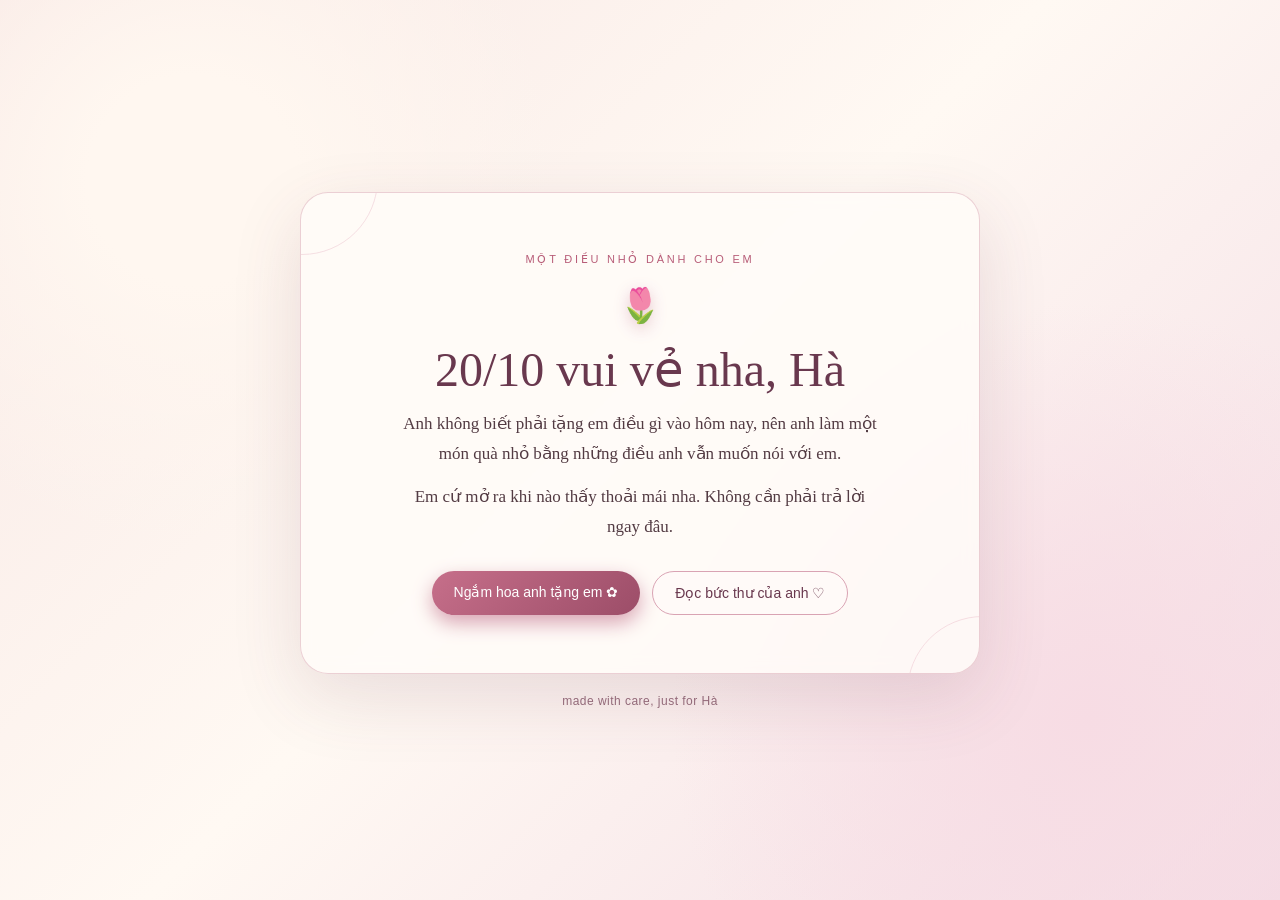
==== index.html @ 0545ceb6 "flower" ====
<!DOCTYPE html>
<html lang="vi">
<head>
  <meta charset="UTF-8">
  <meta name="viewport" content="width=device-width, initial-scale=1">
  <title>Gửi Hà — 20/10</title>
  <style>
    :root { --rose:#b85d78; --deep:#69384e; --cream:#fffaf6; --ink:#533b43; }
    * { box-sizing: border-box; }
    body {
      margin:0; min-height:100vh; display:grid; place-items:center; padding:24px;
      color:var(--ink); font-family: Georgia, "Times New Roman", serif;
      background:
        radial-gradient(circle at 15% 20%, #fff7f0 0 8%, transparent 28%),
        radial-gradient(circle at 85% 80%, #f7dce4 0 0, transparent 32%),
        linear-gradient(135deg,#f8e8e5,#fff9f3 48%,#f3dbe4);
      overflow-x:hidden;
    }
    .petal { position:fixed; top:-30px; color:#d58ca0; opacity:.55; animation:fall linear infinite; pointer-events:none; }
    @keyframes fall { to { transform:translateY(110vh) rotate(360deg); } }
    .wrap { width:min(680px,100%); position:relative; }
    .card {
      position:relative; overflow:hidden; text-align:center; padding:clamp(28px,7vw,58px) clamp(22px,6vw,54px);
      border:1px solid rgba(184,93,120,.28); border-radius:28px;
      background:rgba(255,252,249,.86); box-shadow:0 24px 70px rgba(105,56,78,.14);
      backdrop-filter:blur(8px);
    }
    .card:before,.card:after { content:""; position:absolute; width:150px;height:150px;border:1px solid #e8bac8;border-radius:50%;opacity:.45; }
    .card:before { top:-90px;left:-75px; } .card:after { right:-80px;bottom:-95px; }
    .eyebrow { text-transform:uppercase; letter-spacing:.25em; font:11px/1.6 Arial,sans-serif; color:var(--rose); }
    h1 { margin:14px 0 12px; font-size:clamp(30px,7vw,48px); font-weight:normal; color:var(--deep); }
    .flower { font-size:34px; margin:16px 0; filter:drop-shadow(0 5px 8px #e7c4ce); }
    p { font-size:17px; line-height:1.8; margin:12px auto; max-width:480px; }
    .buttons { display:flex; flex-wrap:wrap; gap:12px; justify-content:center; margin-top:28px; }
    a { text-decoration:none; }
    .btn { display:inline-block; border-radius:999px; padding:13px 22px; font:14px Arial,sans-serif; transition:.2s; }
    .primary { color:white; background:linear-gradient(135deg,#c66f8a,#9c4d68); box-shadow:0 8px 20px #d8a3b2; }
    .secondary { color:var(--deep); border:1px solid #d9a3b3; background:#fffaf8; }
    .btn:hover { transform:translateY(-2px); }
    .foot { margin-top:20px; text-align:center; font:12px Arial,sans-serif; color:#966d7c; letter-spacing:.04em; }
    @media(max-width:420px) { p{font-size:16px}.btn{width:100%} }
  </style>
</head>
<body>
  <div class="wrap">
    <main class="card">
      <div class="eyebrow">một điều nhỏ dành cho em</div>
      <div class="flower" aria-hidden="true">🌷</div>
      <h1>20/10 vui vẻ nha, Hà</h1>
      <p>Anh không biết phải tặng em điều gì vào hôm nay, nên anh làm một món quà nhỏ bằng những điều anh vẫn muốn nói với em.</p>
      <p>Em cứ mở ra khi nào thấy thoải mái nha. Không cần phải trả lời ngay đâu.</p>
      <div class="buttons">
        <a class="btn primary" href="flower.html">Ngắm hoa anh tặng em ✿</a>
        <a class="btn secondary" href="letter.html">Đọc bức thư của anh ♡</a>
      </div>
    </main>
    <div class="foot">made with care, just for Hà</div>
  </div>
  <script>
    for (let i=0;i<15;i++) {
      const p=document.createElement('span'); p.className='petal'; p.textContent=['✿','❀','·'][i%3];
      p.style.left=Math.random()*100+'vw'; p.style.animationDuration=(9+Math.random()*10)+'s';
      p.style.animationDelay=(-Math.random()*15)+'s'; p.style.fontSize=(12+Math.random()*15)+'px';
      document.body.appendChild(p);
    }
  </script>
</body>
</html>
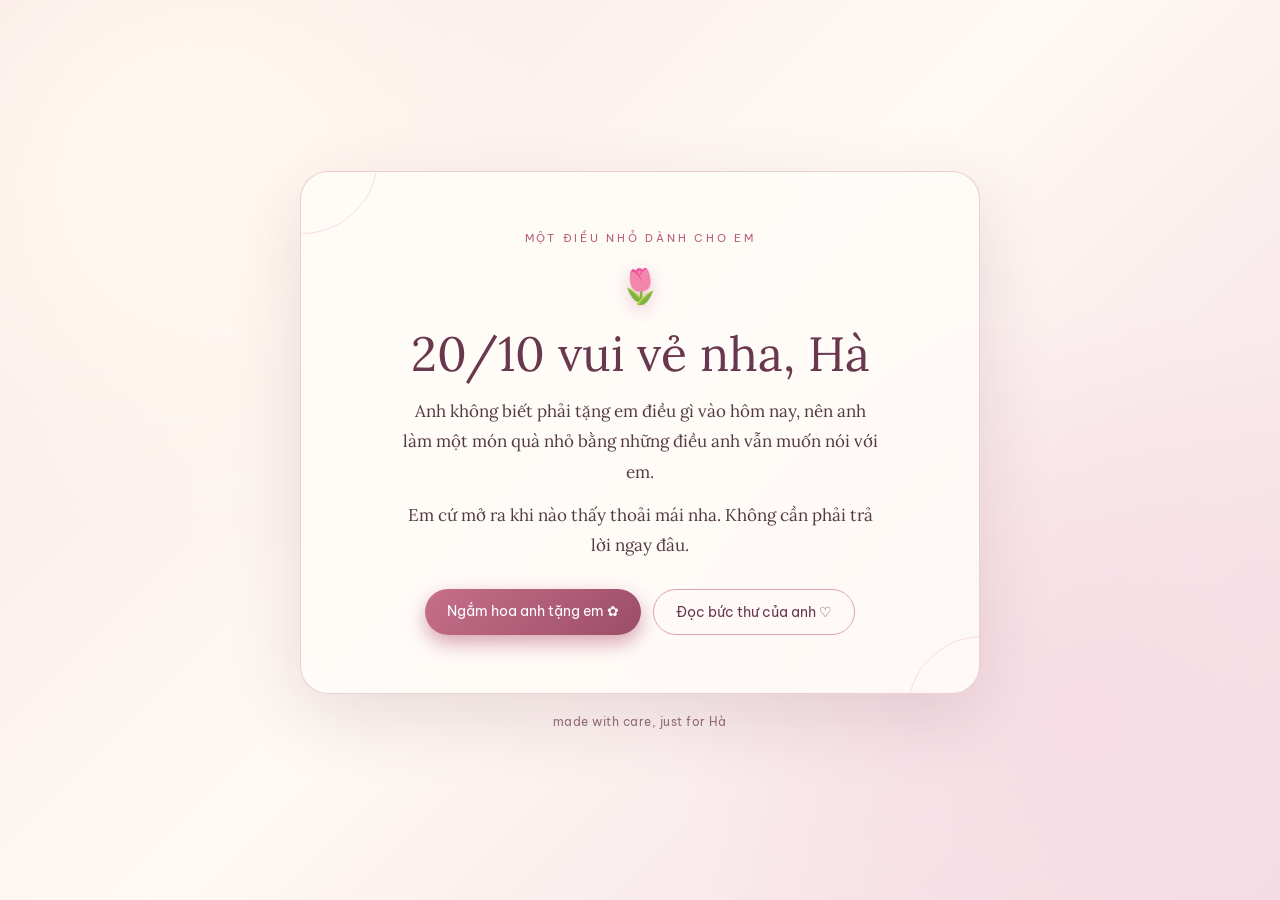
==== commit 196febe7: "more flower" ====
--- a/index.html
+++ b/index.html
@@ -4,12 +4,15 @@
   <meta charset="UTF-8">
   <meta name="viewport" content="width=device-width, initial-scale=1">
   <title>Gửi Hà — 20/10</title>
+  <link rel="preconnect" href="https://fonts.googleapis.com">
+  <link rel="preconnect" href="https://fonts.gstatic.com" crossorigin>
+  <link href="https://fonts.googleapis.com/css2?family=Lora:ital,wght@0,400;0,500;1,400&family=Be+Vietnam+Pro:wght@400;500&display=swap&subset=vietnamese" rel="stylesheet">
   <style>
     :root { --rose:#b85d78; --deep:#69384e; --cream:#fffaf6; --ink:#533b43; }
     * { box-sizing: border-box; }
     body {
       margin:0; min-height:100vh; display:grid; place-items:center; padding:24px;
-      color:var(--ink); font-family: Georgia, "Times New Roman", serif;
+      color:var(--ink); font-family: "Lora", Georgia, "Times New Roman", serif;
       background:
         radial-gradient(circle at 15% 20%, #fff7f0 0 8%, transparent 28%),
         radial-gradient(circle at 85% 80%, #f7dce4 0 0, transparent 32%),
@@ -27,17 +30,17 @@
     }
     .card:before,.card:after { content:""; position:absolute; width:150px;height:150px;border:1px solid #e8bac8;border-radius:50%;opacity:.45; }
     .card:before { top:-90px;left:-75px; } .card:after { right:-80px;bottom:-95px; }
-    .eyebrow { text-transform:uppercase; letter-spacing:.25em; font:11px/1.6 Arial,sans-serif; color:var(--rose); }
+    .eyebrow { text-transform:uppercase; letter-spacing:.25em; font:11px/1.6 'Be Vietnam Pro',Arial,sans-serif; color:var(--rose); }
     h1 { margin:14px 0 12px; font-size:clamp(30px,7vw,48px); font-weight:normal; color:var(--deep); }
     .flower { font-size:34px; margin:16px 0; filter:drop-shadow(0 5px 8px #e7c4ce); }
     p { font-size:17px; line-height:1.8; margin:12px auto; max-width:480px; }
     .buttons { display:flex; flex-wrap:wrap; gap:12px; justify-content:center; margin-top:28px; }
     a { text-decoration:none; }
-    .btn { display:inline-block; border-radius:999px; padding:13px 22px; font:14px Arial,sans-serif; transition:.2s; }
+    .btn { display:inline-block; border-radius:999px; padding:13px 22px; font:14px 'Be Vietnam Pro',Arial,sans-serif; transition:.2s; }
     .primary { color:white; background:linear-gradient(135deg,#c66f8a,#9c4d68); box-shadow:0 8px 20px #d8a3b2; }
     .secondary { color:var(--deep); border:1px solid #d9a3b3; background:#fffaf8; }
     .btn:hover { transform:translateY(-2px); }
-    .foot { margin-top:20px; text-align:center; font:12px Arial,sans-serif; color:#966d7c; letter-spacing:.04em; }
+    .foot { margin-top:20px; text-align:center; font:12px 'Be Vietnam Pro',Arial,sans-serif; color:#966d7c; letter-spacing:.04em; }
     @media(max-width:420px) { p{font-size:16px}.btn{width:100%} }
   </style>
 </head>
@@ -65,4 +68,4 @@
     }
   </script>
 </body>
-</html>
+</html>
